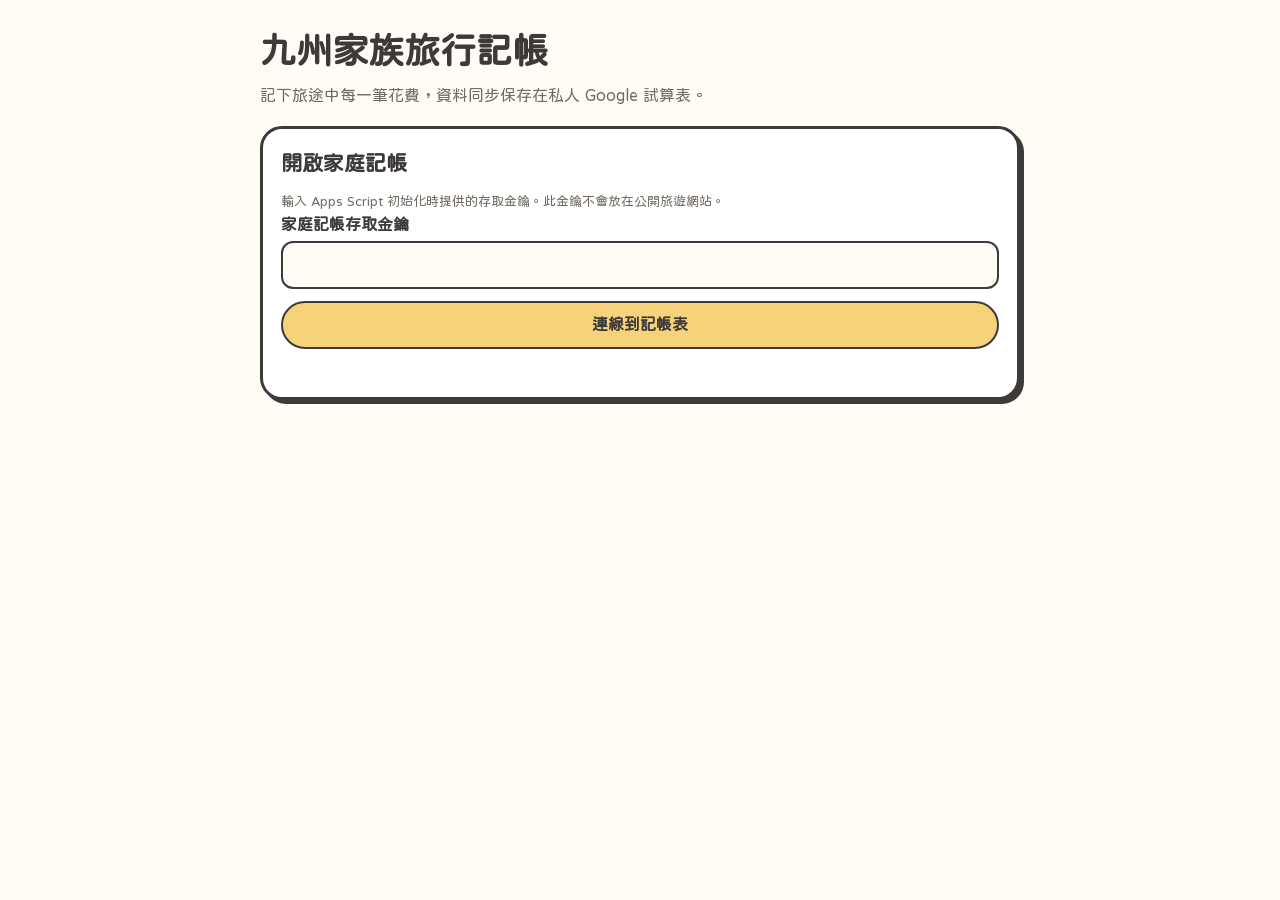
==== expense-tracker/Index.html @ d7f43fb0 "更新旅費記帳匯率來源為玉山銀行 Co-authored-by: Copilot <223556219+Copilot@users.noreply.github.com>" ====
<!doctype html>
<html lang="zh-Hant-TW">
<head>
  <base target="_top">
  <meta charset="utf-8">
  <meta name="viewport" content="width=device-width, initial-scale=1">
  <meta name="theme-color" content="#FFFCF6">
  <link href="https://fonts.googleapis.com/css2?family=Huninn&display=swap" rel="stylesheet">
  <style>
    :root {
      color-scheme: light;
      --paper: #fffcf6;
      --ink: #3e3a39;
      --coral: #f2a497;
      --yellow: #f6d27a;
      --blue: #a8d3e6;
      --green: #b9daa5;
      --muted: #716b63;
      font-family: "Huninn", "Noto Sans TC", sans-serif;
      color: var(--ink);
      background: var(--paper);
    }
    * { box-sizing: border-box; }
    body { margin: 0; padding: 22px 14px 40px; font-size: 16px; line-height: 1.6; }
    main { width: min(760px, 100%); margin: 0 auto; }
    h1 { margin: 0; font-size: clamp(26px, 6vw, 36px); }
    h2 { margin: 0 0 10px; font-size: 21px; }
    p { margin: 0; }
    .subtitle { margin: 3px 0 18px; color: var(--muted); }
    .card { margin-top: 15px; border: 3px solid var(--ink); border-radius: 22px; background: #fff; box-shadow: 4px 4px 0 var(--ink); padding: 18px; }
    .rate { background: #eaf5f8; }
    .rate strong { font-size: 21px; }
    .muted, .hint { color: var(--muted); font-size: 13px; }
    form { display: grid; gap: 12px; }
    label { display: grid; gap: 4px; font-weight: 700; }
    input { min-width: 0; width: 100%; min-height: 48px; border: 2px solid var(--ink); border-radius: 12px; background: var(--paper); padding: 9px 12px; color: var(--ink); font: inherit; }
    input:focus-visible, button:focus-visible, a:focus-visible { outline: 3px dashed #527b65; outline-offset: 3px; }
    .amount-grid { display: grid; grid-template-columns: repeat(2, minmax(0, 1fr)); gap: 12px; }
    .button { display: inline-flex; min-height: 46px; align-items: center; justify-content: center; border: 2px solid var(--ink); border-radius: 999px; background: var(--yellow); padding: 9px 16px; color: var(--ink); font: inherit; font-weight: 700; text-decoration: none; cursor: pointer; }
    .button:hover { background: var(--green); }
    .button:disabled { cursor: wait; opacity: .65; }
    .button--secondary { background: var(--blue); }
    .actions { display: flex; flex-wrap: wrap; gap: 9px; margin-top: 4px; }
    .status { min-height: 25px; margin-top: 5px; font-size: 14px; }
    .status[data-kind="error"] { color: #a13e35; }
    .status[data-kind="success"] { color: #356a46; }
    .totals { display: grid; grid-template-columns: repeat(2, minmax(0, 1fr)); gap: 9px; }
    .total { border: 2px solid var(--ink); border-radius: 14px; background: #fff4d8; padding: 10px; }
    .total span, .total strong { display: block; }
    .total strong { font-size: 20px; }
    .table-wrap { overflow-x: auto; }
    table { width: 100%; border-collapse: collapse; font-size: 14px; }
    th, td { border-bottom: 1px solid #d6cec1; padding: 8px 7px; text-align: left; white-space: nowrap; }
    th { background: #eaf5f8; }
    .empty { color: var(--muted); padding: 8px 0; }
    .login { display: grid; gap: 12px; }
    [hidden] { display: none !important; }
    @media (max-width: 480px) {
      .card { padding: 15px; }
      .amount-grid { grid-template-columns: 1fr; }
      .totals { grid-template-columns: 1fr; }
    }
  </style>
</head>
<body>
  <main>
    <header>
      <h1>九州家族旅行記帳</h1>
      <p class="subtitle">記下旅途中每一筆花費，資料同步保存在私人 Google 試算表。</p>
    </header>

    <section class="card" id="login-card" aria-labelledby="login-title">
      <h2 id="login-title">開啟家庭記帳</h2>
      <p class="hint">輸入 Apps Script 初始化時提供的存取金鑰。此金鑰不會放在公開旅遊網站。</p>
      <form class="login" id="login-form">
        <label for="access-key">家庭記帳存取金鑰
          <input id="access-key" type="password" autocomplete="current-password" required>
        </label>
        <button class="button" type="submit">連線到記帳表</button>
      </form>
      <p class="status" id="login-status" role="status" aria-live="polite"></p>
    </section>

    <div id="tracker" hidden>
      <section class="card rate" aria-live="polite">
        <h2>玉山銀行日圓牌告</h2>
        <p>日圓現金賣出：<strong id="rate-value">讀取中…</strong> TWD / JPY</p>
        <p class="hint">記帳時會重新讀取玉山銀行牌告並保存該筆匯率。實際換匯金額依付款方式與銀行交易為準。</p>
      </section>

      <section class="card" aria-labelledby="form-title">
        <h2 id="form-title">新增一筆支出</h2>
        <form id="expense-form">
          <label for="item">購買品名
            <input id="item" name="item" maxlength="120" placeholder="例如：熊本熊玩偶" autocomplete="off" required>
          </label>
          <p class="hint">購買時間會在送出時自動記錄（台灣時間）。輸入日幣或台幣其中一欄，另一欄會依玉山銀行匯率換算。</p>
          <div class="amount-grid">
            <label for="jpy">日幣金額（JPY）
              <input id="jpy" name="jpy" type="number" min="1" step="1" inputmode="decimal" placeholder="例如：1200" required>
            </label>
            <label for="twd">台幣金額（TWD）
              <input id="twd" name="twd" type="number" min="1" step="1" inputmode="decimal" placeholder="自動換算，也可直接輸入" required>
            </label>
          </div>
          <div class="actions">
            <button class="button" id="save-button" type="submit">儲存到 Google 試算表</button>
            <button class="button button--secondary" id="refresh-button" type="button">重新讀取匯率與紀錄</button>
          </div>
          <p class="status" id="form-status" role="status" aria-live="polite"></p>
        </form>
      </section>

      <section class="card" aria-labelledby="summary-title">
        <h2 id="summary-title">旅費累計</h2>
        <div class="totals">
          <div class="total"><span>日幣合計</span><strong id="total-jpy">¥0</strong></div>
          <div class="total"><span>台幣合計</span><strong id="total-twd">NT$0</strong></div>
        </div>
      </section>

      <section class="card" aria-labelledby="entries-title">
        <h2 id="entries-title">最近 30 筆紀錄</h2>
        <p class="empty" id="empty-state">目前還沒有支出紀錄。</p>
        <div class="table-wrap" id="table-wrap" hidden>
          <table>
            <thead><tr><th>購買時間</th><th>品名</th><th>日幣</th><th>台幣</th><th>匯率</th><th>匯率來源</th></tr></thead>
            <tbody id="entries"></tbody>
          </table>
        </div>
        <p class="actions"><a class="button button--secondary" id="sheet-link" href="#" target="_blank" rel="noopener noreferrer">開啟 Google 試算表</a></p>
      </section>
    </div>
  </main>

  <script>
    "use strict";

    const loginForm = document.getElementById("login-form");
    const keyInput = document.getElementById("access-key");
    const loginStatus = document.getElementById("login-status");
    const tracker = document.getElementById("tracker");
    const loginCard = document.getElementById("login-card");
    const jpyInput = document.getElementById("jpy");
    const twdInput = document.getElementById("twd");
    const formStatus = document.getElementById("form-status");
    let accessKey = "";
    let exchangeRate = 0;
    let inputCurrency = "JPY";
    let isSaving = false;

    function setStatus(element, message, kind) {
      element.textContent = message;
      element.dataset.kind = kind || "";
    }

    function formatMoney(value, currency) {
      return new Intl.NumberFormat("zh-TW", {
        maximumFractionDigits: 0
      }).format(value) + (currency === "JPY" ? " 円" : " 元");
    }

    function loadDashboard(successMessage) {
      document.getElementById("refresh-button").disabled = true;
      setStatus(formStatus, "正在讀取玉山銀行匯率與試算表…");
      google.script.run
        .withSuccessHandler(function (data) {
          exchangeRate = data.rate.value;
          document.getElementById("rate-value").textContent = exchangeRate.toFixed(4);
          document.getElementById("total-jpy").textContent = "¥" + formatMoney(data.totals.jpy, "JPY").replace(" 円", "");
          document.getElementById("total-twd").textContent = "NT$" + formatMoney(data.totals.twd, "TWD").replace(" 元", "");
          document.getElementById("sheet-link").href = data.spreadsheetUrl;
          renderEntries(data.entries);
          document.getElementById("refresh-button").disabled = false;
          setStatus(formStatus, successMessage || "匯率已更新；存檔時會再查詢一次。", "success");
        })
        .withFailureHandler(function (error) {
          document.getElementById("refresh-button").disabled = false;
          const message = error && error.message ? error.message : "發生未知錯誤。";
          setStatus(formStatus, successMessage
            ? successMessage + " 但重新載入資料失敗：" + message
            : message, "error");
          if (/存取金鑰/.test(message)) {
            tracker.hidden = true;
            loginCard.hidden = false;
            setStatus(loginStatus, message, "error");
          }
        })
        .getExpenseDashboard(accessKey);
    }

    function renderEntries(entries) {
      const body = document.getElementById("entries");
      body.replaceChildren();
      document.getElementById("empty-state").hidden = entries.length > 0;
      document.getElementById("table-wrap").hidden = entries.length === 0;
      entries.forEach(function (entry) {
        const row = document.createElement("tr");
        [entry.time, entry.item, "¥" + Math.round(entry.jpy).toLocaleString("zh-TW"),
          "NT$" + Math.round(entry.twd).toLocaleString("zh-TW"), entry.rate.toFixed(4),
          entry.source
        ].forEach(function (value) {
          const cell = document.createElement("td");
          cell.textContent = value;
          row.append(cell);
        });
        body.append(row);
      });
    }

    loginForm.addEventListener("submit", function (event) {
      event.preventDefault();
      accessKey = keyInput.value.trim();
      if (!accessKey) return;
      loginCard.hidden = true;
      tracker.hidden = false;
      loadDashboard();
    });

    jpyInput.addEventListener("input", function () {
      inputCurrency = "JPY";
      const amount = Number(jpyInput.value);
      twdInput.value = amount > 0 && exchangeRate ? String(Math.round(amount * exchangeRate)) : "";
    });

    twdInput.addEventListener("input", function () {
      inputCurrency = "TWD";
      const amount = Number(twdInput.value);
      jpyInput.value = amount > 0 && exchangeRate ? String(Math.round(amount / exchangeRate)) : "";
    });

    document.getElementById("expense-form").addEventListener("submit", function (event) {
      event.preventDefault();
      if (isSaving) return;

      const amount = Number(inputCurrency === "JPY" ? jpyInput.value : twdInput.value);
      const item = document.getElementById("item").value.trim();
      if (!item || !Number.isFinite(amount) || amount <= 0) {
        setStatus(formStatus, "請填寫品名與有效金額。", "error");
        return;
      }

      isSaving = true;
      const saveButton = document.getElementById("save-button");
      saveButton.disabled = true;
      setStatus(formStatus, "正在取得最新玉山銀行匯率並儲存…");
      google.script.run
        .withSuccessHandler(function (saved) {
          isSaving = false;
          saveButton.disabled = false;
          document.getElementById("expense-form").reset();
          inputCurrency = "JPY";
          const successMessage = "已記錄「" + saved.item + "」：¥" +
            Math.round(saved.jpy).toLocaleString("zh-TW") + "（NT$" +
            Math.round(saved.twd).toLocaleString("zh-TW") + "），匯率 " +
            saved.rate.toFixed(4) + "（" + saved.source + "）。";
          loadDashboard(successMessage);
        })
        .withFailureHandler(function (error) {
          isSaving = false;
          saveButton.disabled = false;
          const message = error && error.message ? error.message : "儲存失敗，請重試。";
          setStatus(formStatus, message, "error");
        })
        .saveExpense(accessKey, {
          item: item,
          currency: inputCurrency,
          amount: amount
        });
    });

    document.getElementById("refresh-button").addEventListener("click", loadDashboard);
  </script>
</body>
</html>
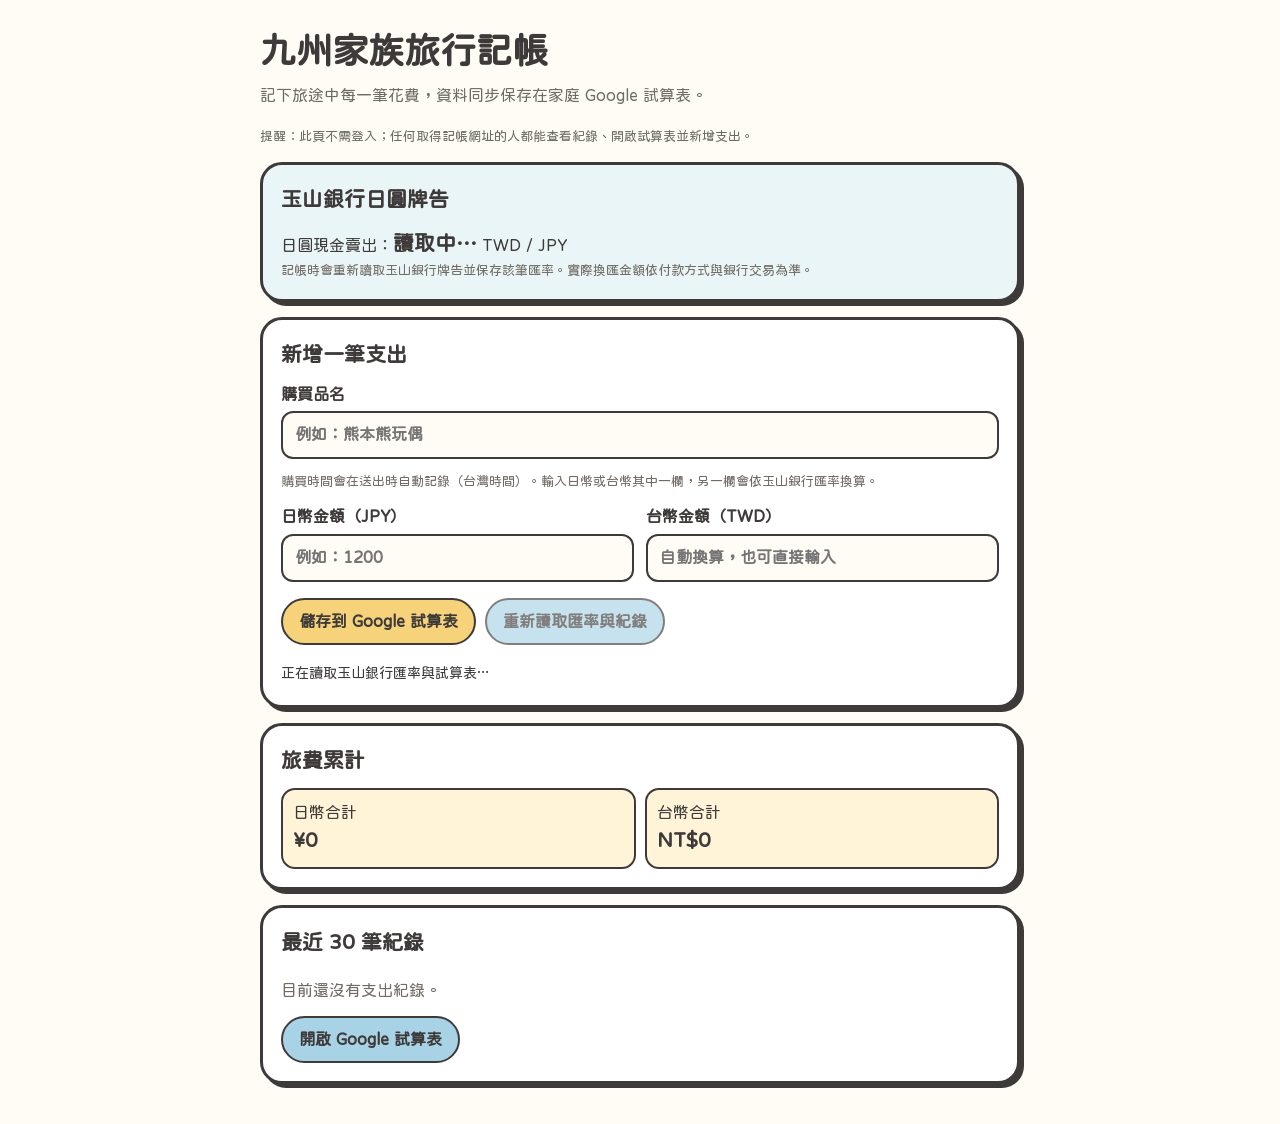
==== commit a7f7342d: "移除旅費記帳金鑰登入 Co-authored-by: Copilot <223556219+Copilot@users.noreply.github.com>" ====
--- a/expense-tracker/Index.html
+++ b/expense-tracker/Index.html
@@ -53,7 +53,6 @@
     th, td { border-bottom: 1px solid #d6cec1; padding: 8px 7px; text-align: left; white-space: nowrap; }
     th { background: #eaf5f8; }
     .empty { color: var(--muted); padding: 8px 0; }
-    .login { display: grid; gap: 12px; }
     [hidden] { display: none !important; }
     @media (max-width: 480px) {
       .card { padding: 15px; }
@@ -66,22 +65,11 @@
   <main>
     <header>
       <h1>九州家族旅行記帳</h1>
-      <p class="subtitle">記下旅途中每一筆花費，資料同步保存在私人 Google 試算表。</p>
+      <p class="subtitle">記下旅途中每一筆花費，資料同步保存在家庭 Google 試算表。</p>
+      <p class="hint">提醒：此頁不需登入；任何取得記帳網址的人都能查看紀錄、開啟試算表並新增支出。</p>
     </header>
 
-    <section class="card" id="login-card" aria-labelledby="login-title">
-      <h2 id="login-title">開啟家庭記帳</h2>
-      <p class="hint">輸入 Apps Script 初始化時提供的存取金鑰。此金鑰不會放在公開旅遊網站。</p>
-      <form class="login" id="login-form">
-        <label for="access-key">家庭記帳存取金鑰
-          <input id="access-key" type="password" autocomplete="current-password" required>
-        </label>
-        <button class="button" type="submit">連線到記帳表</button>
-      </form>
-      <p class="status" id="login-status" role="status" aria-live="polite"></p>
-    </section>
-
-    <div id="tracker" hidden>
+    <div id="tracker">
       <section class="card rate" aria-live="polite">
         <h2>玉山銀行日圓牌告</h2>
         <p>日圓現金賣出：<strong id="rate-value">讀取中…</strong> TWD / JPY</p>
@@ -136,15 +124,9 @@
   <script>
     "use strict";
 
-    const loginForm = document.getElementById("login-form");
-    const keyInput = document.getElementById("access-key");
-    const loginStatus = document.getElementById("login-status");
-    const tracker = document.getElementById("tracker");
-    const loginCard = document.getElementById("login-card");
     const jpyInput = document.getElementById("jpy");
     const twdInput = document.getElementById("twd");
     const formStatus = document.getElementById("form-status");
-    let accessKey = "";
     let exchangeRate = 0;
     let inputCurrency = "JPY";
     let isSaving = false;
@@ -180,13 +162,8 @@
           setStatus(formStatus, successMessage
             ? successMessage + " 但重新載入資料失敗：" + message
             : message, "error");
-          if (/存取金鑰/.test(message)) {
-            tracker.hidden = true;
-            loginCard.hidden = false;
-            setStatus(loginStatus, message, "error");
-          }
-        })
-        .getExpenseDashboard(accessKey);
+        })
+        .getExpenseDashboard();
     }
 
     function renderEntries(entries) {
@@ -208,15 +185,6 @@
       });
     }
 
-    loginForm.addEventListener("submit", function (event) {
-      event.preventDefault();
-      accessKey = keyInput.value.trim();
-      if (!accessKey) return;
-      loginCard.hidden = true;
-      tracker.hidden = false;
-      loadDashboard();
-    });
-
     jpyInput.addEventListener("input", function () {
       inputCurrency = "JPY";
       const amount = Number(jpyInput.value);
@@ -262,7 +230,7 @@
           const message = error && error.message ? error.message : "儲存失敗，請重試。";
           setStatus(formStatus, message, "error");
         })
-        .saveExpense(accessKey, {
+        .saveExpense({
           item: item,
           currency: inputCurrency,
           amount: amount
@@ -270,6 +238,7 @@
     });
 
     document.getElementById("refresh-button").addEventListener("click", loadDashboard);
+    loadDashboard();
   </script>
 </body>
 </html>
